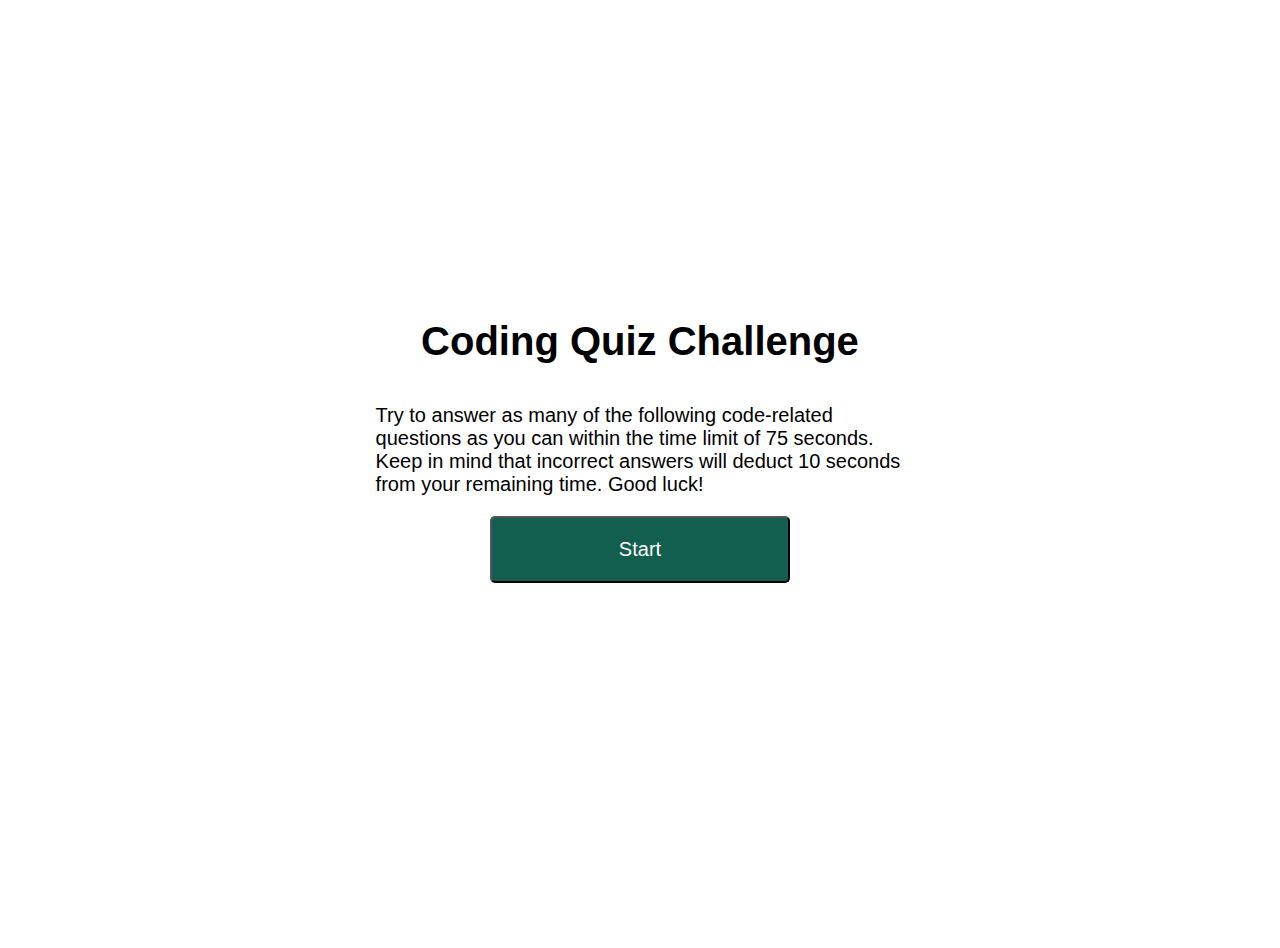
==== index.html @ c7081338 "1st changes to CSS styles" ====
<!DOCTYPE html>
<html lang="en">
<head>
    <meta charset="UTF-8">
    <meta name="viewport" content="width=device-width, initial-scale=1.0">
    <title>Coding Quiz</title> 
    <link rel="stylesheet" type="text/css" href="assets/css/style.css" />
</head>
    <body>
        <div class="container">
            <div id="home" class="flex-column flex-center">
                <h1>Coding Quiz Challenge</h1>
                <p>Try to answer as many of the following code-related questions as you can
                    within the time limit of 75 seconds.<br> Keep in mind that incorrect answers
                    will deduct 10 seconds from your remaining time. Good luck!</p>
                <button class="start-button">Start</button>
            </div>
        </div>
        
    
    
      
    </body>
</html>
---- assets/css/style.css ----
:root {
    --light: white;
    --medium: rgb(36, 192, 150);
    --mediumvist: rgb(18, 95, 79);
    --dark: black; 
}

* {
    box-sizing: border-box;
    font-size: 20px;
    font-family: 'Gill Sans', 'Gill Sans MT', Calibri, 'Trebuchet MS', sans-serif;
    margin-bottom: 20px;
}

a:link {
    color: var(--medium);
  }
  a:visited {
    color: var(--mediumvist);
  }


  
nav {
    color: var(--dark);
    font-family: 'Gill Sans', 'Gill Sans MT', Calibri, 'Trebuchet MS', sans-serif;
    font-size: 30px;
}

ul {
    list-style-type: none;
}

.timer {
    float:right;
    margin-right: 75px;
}

.high-scores {
    float:left;
}

h1 {
    font-family: 'Lucida Sans', 'Lucida Sans Regular', 'Lucida Grande', 'Lucida Sans Unicode', Geneva, Verdana, sans-serif;
    font-size: 40px;
}

.container {
    width: 100vw;
    height: 100vh;
    display: flex;
    justify-content: center;
    align-items: center;
    max-width: 45%;
    margin: 0 auto;
    padding: 20px;
}

.flex-column {
    display: flex;
    flex-direction: column;
}

.flex-center {
    justify-content: center;
    align-items: center;
}

.start-button {
    padding: 20px 0;
    width: 300px;
    text-align: center;
    color: var(--light);
    background-color: var(--mediumvist);
    border-radius: 5px;
}

.start-button:hover {
    cursor: pointer;
    background-color: var(--medium);
}
.hidden {
    display:none;
}
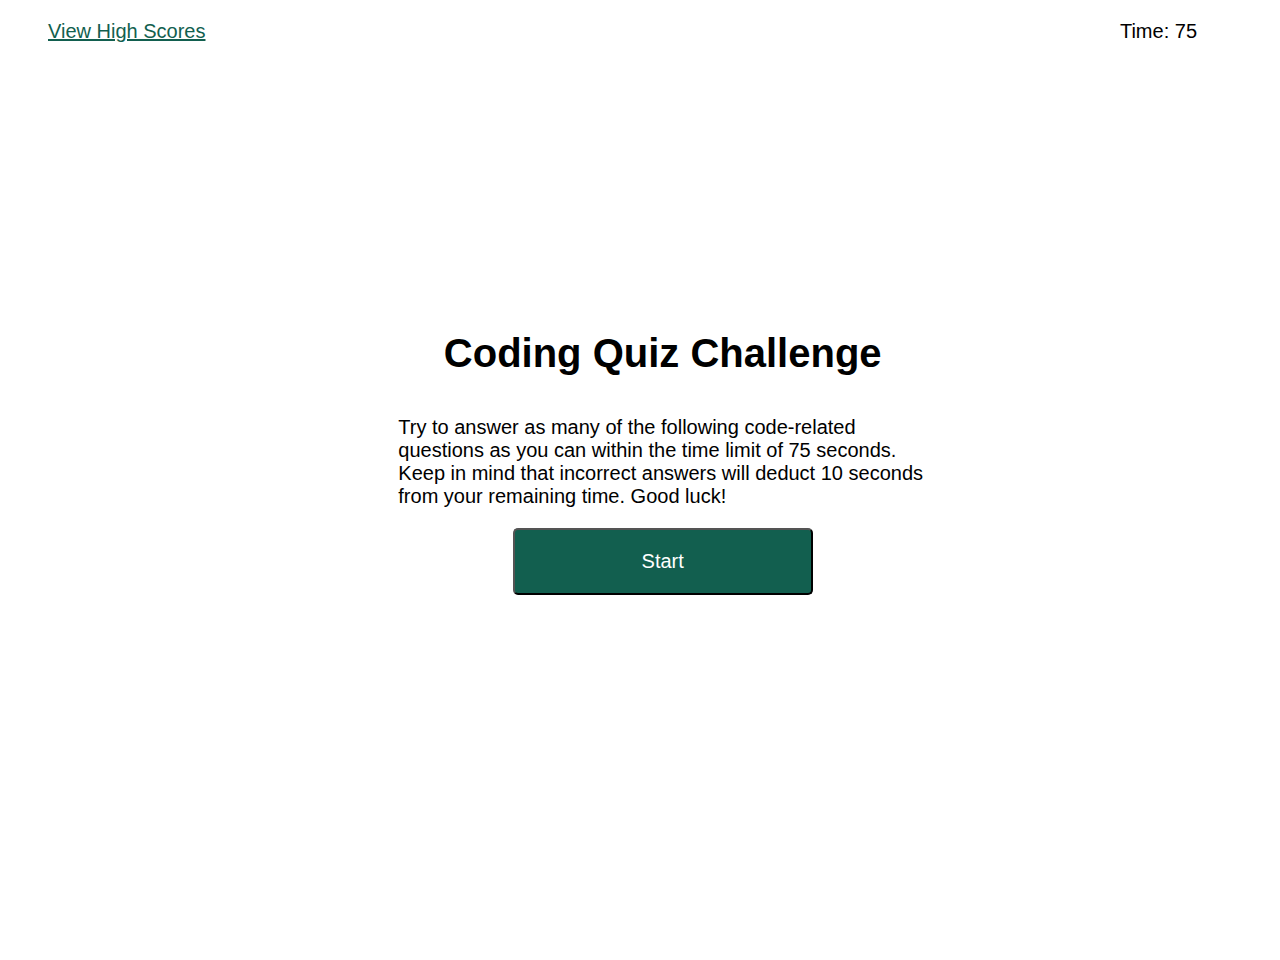
==== commit 1513caa7: "Navbar" ====
--- a/index.html
+++ b/index.html
@@ -7,6 +7,12 @@
     <link rel="stylesheet" type="text/css" href="assets/css/style.css" />
 </head>
     <body>
+        <nav>
+            <ul>
+                <li class ="timer">Time: 75 </li>
+                <li class = "high-scores"><a href = "">View High Scores</a></li>
+            </ul>
+        </nav>
         <div class="container">
             <div id="home" class="flex-column flex-center">
                 <h1>Coding Quiz Challenge</h1>
@@ -16,9 +22,5 @@
                 <button class="start-button">Start</button>
             </div>
         </div>
-        
-    
-    
-      
     </body>
 </html>
--- a/assets/css/style.css
+++ b/assets/css/style.css
@@ -19,8 +19,6 @@
     color: var(--mediumvist);
   }
 
-
-  
 nav {
     color: var(--dark);
     font-family: 'Gill Sans', 'Gill Sans MT', Calibri, 'Trebuchet MS', sans-serif;
@@ -79,6 +77,9 @@
     cursor: pointer;
     background-color: var(--medium);
 }
+
+/*disable button? */
+
 .hidden {
     display:none;
 }
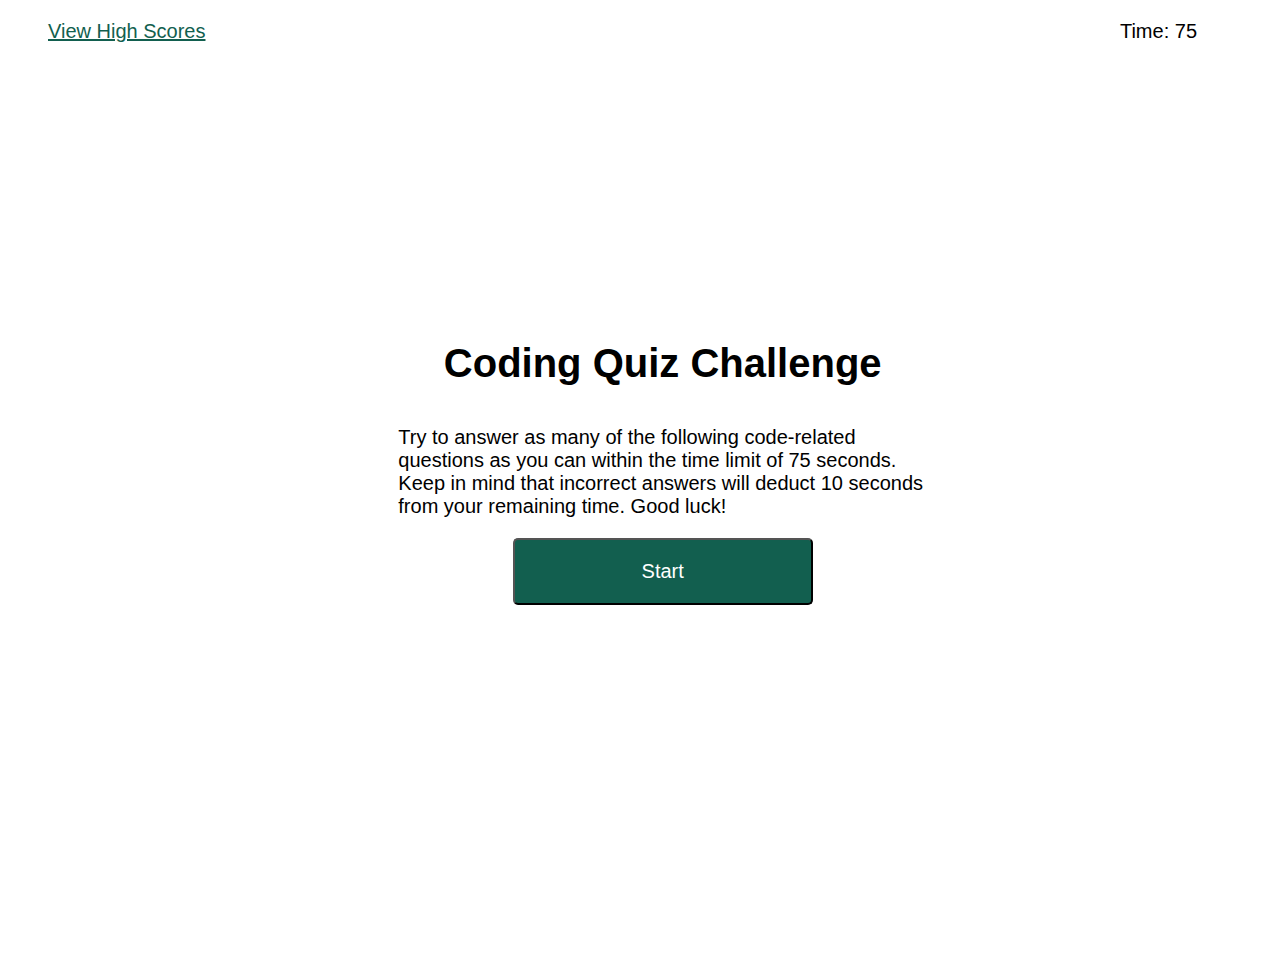
==== commit be73d129: "quiz questions" ====
--- a/index.html
+++ b/index.html
@@ -9,17 +9,21 @@
     <body>
         <nav>
             <ul>
+                <!---Our timer that will count down once we hit start our quiz-->
                 <li class ="timer">Time: 75 </li>
+                <!---We will store our scores here-->
                 <li class = "high-scores"><a href = "">View High Scores</a></li>
             </ul>
         </nav>
         <div class="container">
             <div id="home" class="flex-column flex-center">
+                <div id="question-container" class="hide"></div>
                 <h1>Coding Quiz Challenge</h1>
                 <p>Try to answer as many of the following code-related questions as you can
                     within the time limit of 75 seconds.<br> Keep in mind that incorrect answers
                     will deduct 10 seconds from your remaining time. Good luck!</p>
-                <button class="start-button">Start</button>
+                <!---Includes our start button to initate quiz-->
+                    <button id="start-btn" class="start-btn btn">Start</button>
             </div>
         </div>
     </body>
--- a/assets/css/style.css
+++ b/assets/css/style.css
@@ -64,7 +64,7 @@
     align-items: center;
 }
 
-.start-button {
+#start-btn {
     padding: 20px 0;
     width: 300px;
     text-align: center;
@@ -73,7 +73,7 @@
     border-radius: 5px;
 }
 
-.start-button:hover {
+#start-btn:hover {
     cursor: pointer;
     background-color: var(--medium);
 }
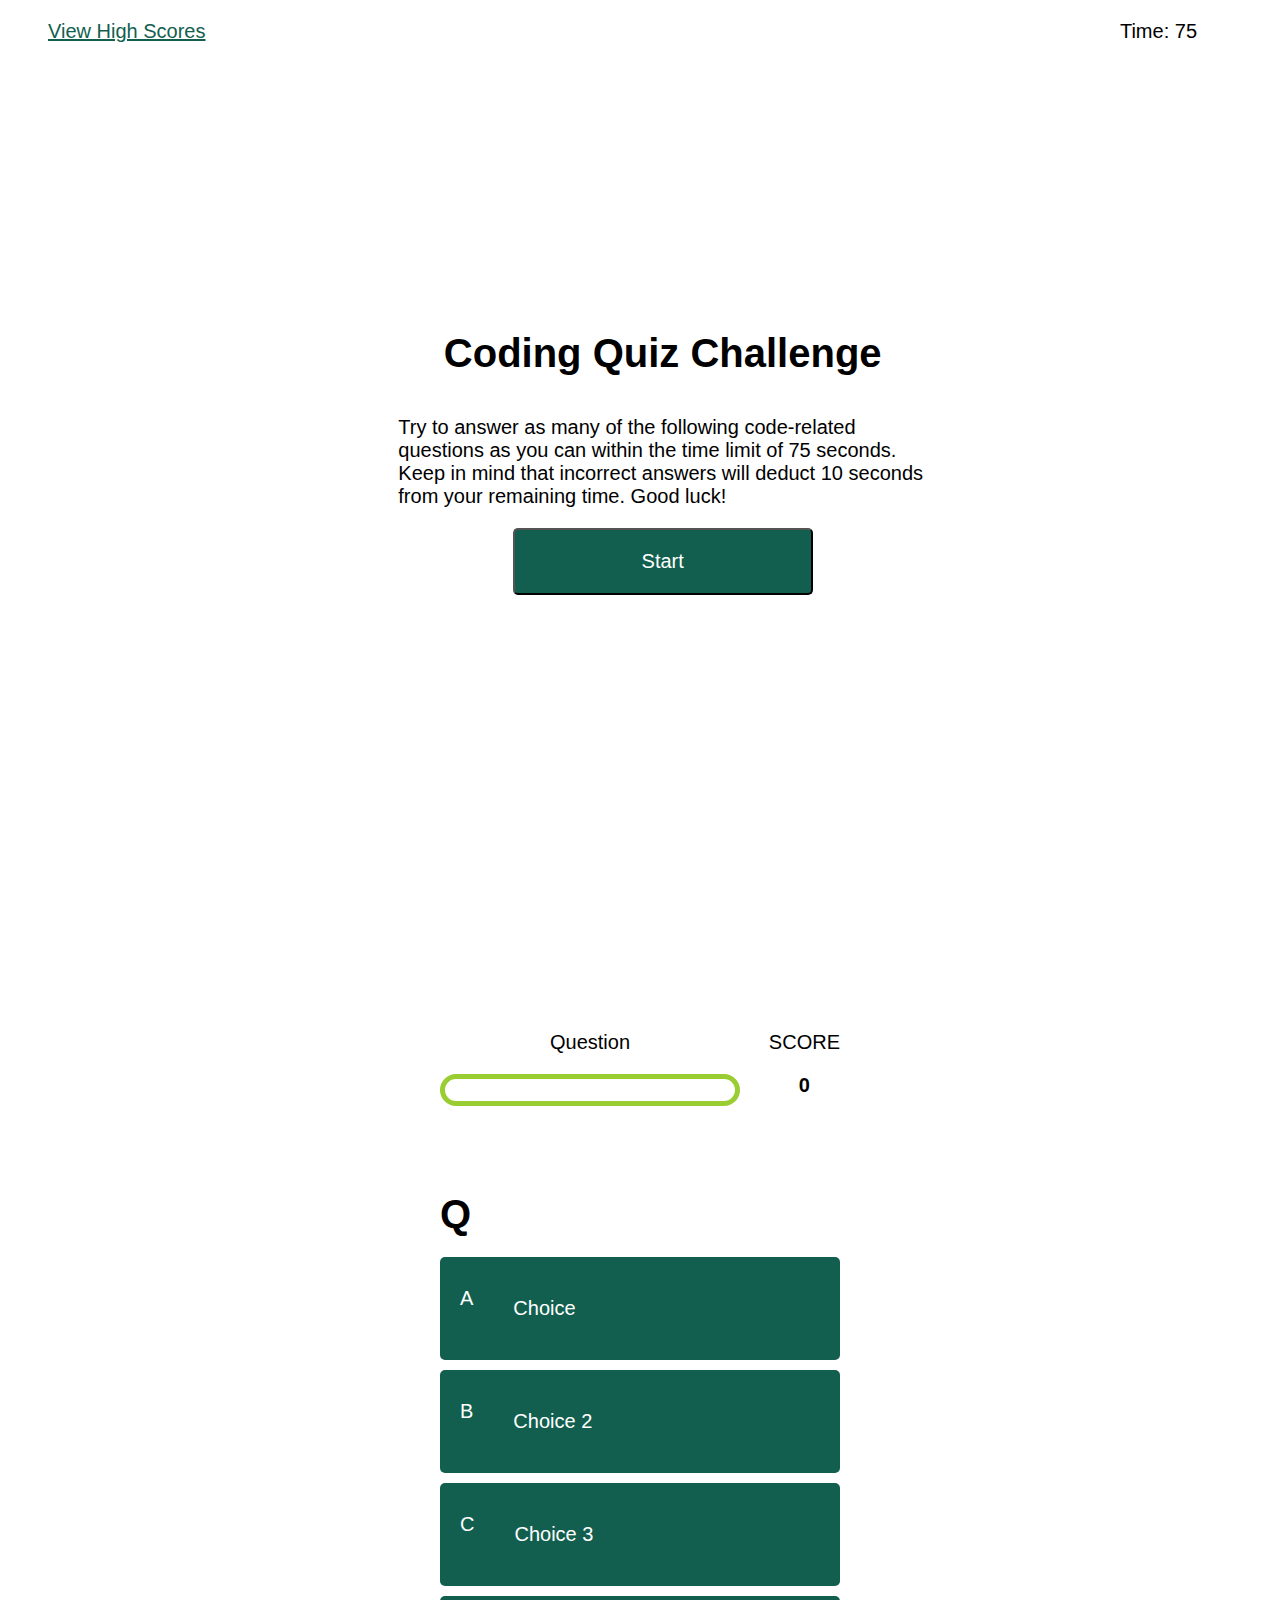
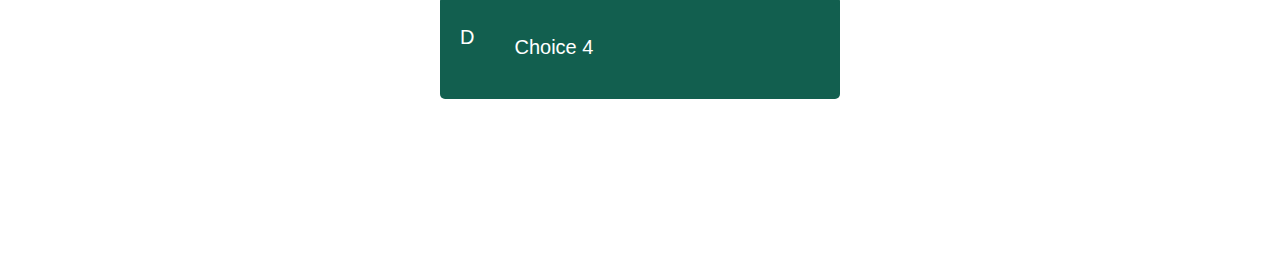
==== commit c98492a1: "create Heads Up display to track scores" ====
--- a/index.html
+++ b/index.html
@@ -10,14 +10,14 @@
         <nav>
             <ul>
                 <!---Our timer that will count down once we hit start our quiz-->
-                <li class ="timer">Time: 75 </li>
+                <li class ="timer">Time: 75</li>
+
                 <!---We will store our scores here-->
                 <li class = "high-scores"><a href = "">View High Scores</a></li>
             </ul>
         </nav>
         <div class="container">
             <div id="home" class="flex-column flex-center">
-                <div id="question-container" class="hide"></div>
                 <h1>Coding Quiz Challenge</h1>
                 <p>Try to answer as many of the following code-related questions as you can
                     within the time limit of 75 seconds.<br> Keep in mind that incorrect answers
@@ -26,5 +26,44 @@
                     <button id="start-btn" class="start-btn btn">Start</button>
             </div>
         </div>
+
+        <div class ="container"> <!---sp-->
+            <div id="quiz" class ="justify-center flex-column">
+                <div id="hud"> <!---Create a Heads Up Display ID to keep track of score-->
+                    <div class="hud-item">
+                        <p id="quizText" class="hud-prefix">
+                            Question
+                        </p>
+                        <div id="progressBar">
+                            <div id="progressBarFull"></div>
+                        </div>
+                    </div>
+                    <div class ="hud-item">
+                        <p class ="hud-prefix">
+                            SCORE
+                        </p>
+                        <h2 class="hud-text" id="score">0</h2>
+                    </div>
+                </div>
+                <h1 id="question">Q</h1>
+                <div class="choice-container">
+                    <p class="choice-prefix">A</p>
+                    <p class="choice-text" data-number="1">Choice</p>
+                </div>
+                <div class="choice-container">
+                    <p class="choice-prefix">B</p>
+                    <p class="choice-text" data-number="2">Choice 2</p>
+                </div>
+                <div class="choice-container">
+                    <p class="choice-prefix">C</p>
+                    <p class="choice-text" data-number="3">Choice 3</p>
+                </div>
+                <div class="choice-container">
+                    <p class="choice-prefix">D</p>
+                    <p class="choice-text" data-number="4">Choice 4</p>
+                </div>
+            </div> 
+        </div> 
+        <script src="assets/js/script.js"></script>   
     </body>
 </html>
--- a/assets/css/style.css
+++ b/assets/css/style.css
@@ -3,6 +3,7 @@
     --medium: rgb(36, 192, 150);
     --mediumvist: rgb(18, 95, 79);
     --dark: black; 
+    --correct: yellowgreen;
 }
 
 * {
@@ -64,6 +65,14 @@
     align-items: center;
 }
 
+.justify-center {
+    justify-content: center;
+}
+
+.text-center {
+    text-align: center;
+}
+
 #start-btn {
     padding: 20px 0;
     width: 300px;
@@ -84,3 +93,70 @@
     display:none;
 }
 
+.choice-container {
+    display:flex;
+    width: 100%;
+    border-radius: 5px;
+    background-color: var(--mediumvist);
+    margin-bottom: 10px;
+    min-width: 400px;
+}
+
+.choice-container:hover {
+    cursor: pointer;
+    background-color: var(--medium);
+}
+
+.choice-prefix {
+    padding: 10px 20px;
+    color: var(--light);
+}
+
+.choice-text {
+    padding: 20px;
+    color: var(--light);
+    width: 100%;
+}
+
+.correct {
+    background-color: var(--correct);
+}
+
+.incorrect {
+    background-color: red;
+}
+
+
+#hud {
+    display: flex;
+    justify-content: space-between;
+}
+
+.hud-prefix {
+    text-align: center;
+}
+
+.hud-item {
+    text-align: center;
+}
+
+#progressBar{
+    width: 300px;
+    height: 32px;
+    border: 5px solid var(--correct);
+    margin-top: 32 px;
+    border-radius: 50px;
+    overflow: hidden;
+}
+
+#progressBarFull {
+    height: 100%;
+    background-color: var(--correct);
+    width: 0%;
+}
+
+@media screen and (max-width: 768px) {
+    .choice-container{
+        min-width: 40rem;
+    }
+}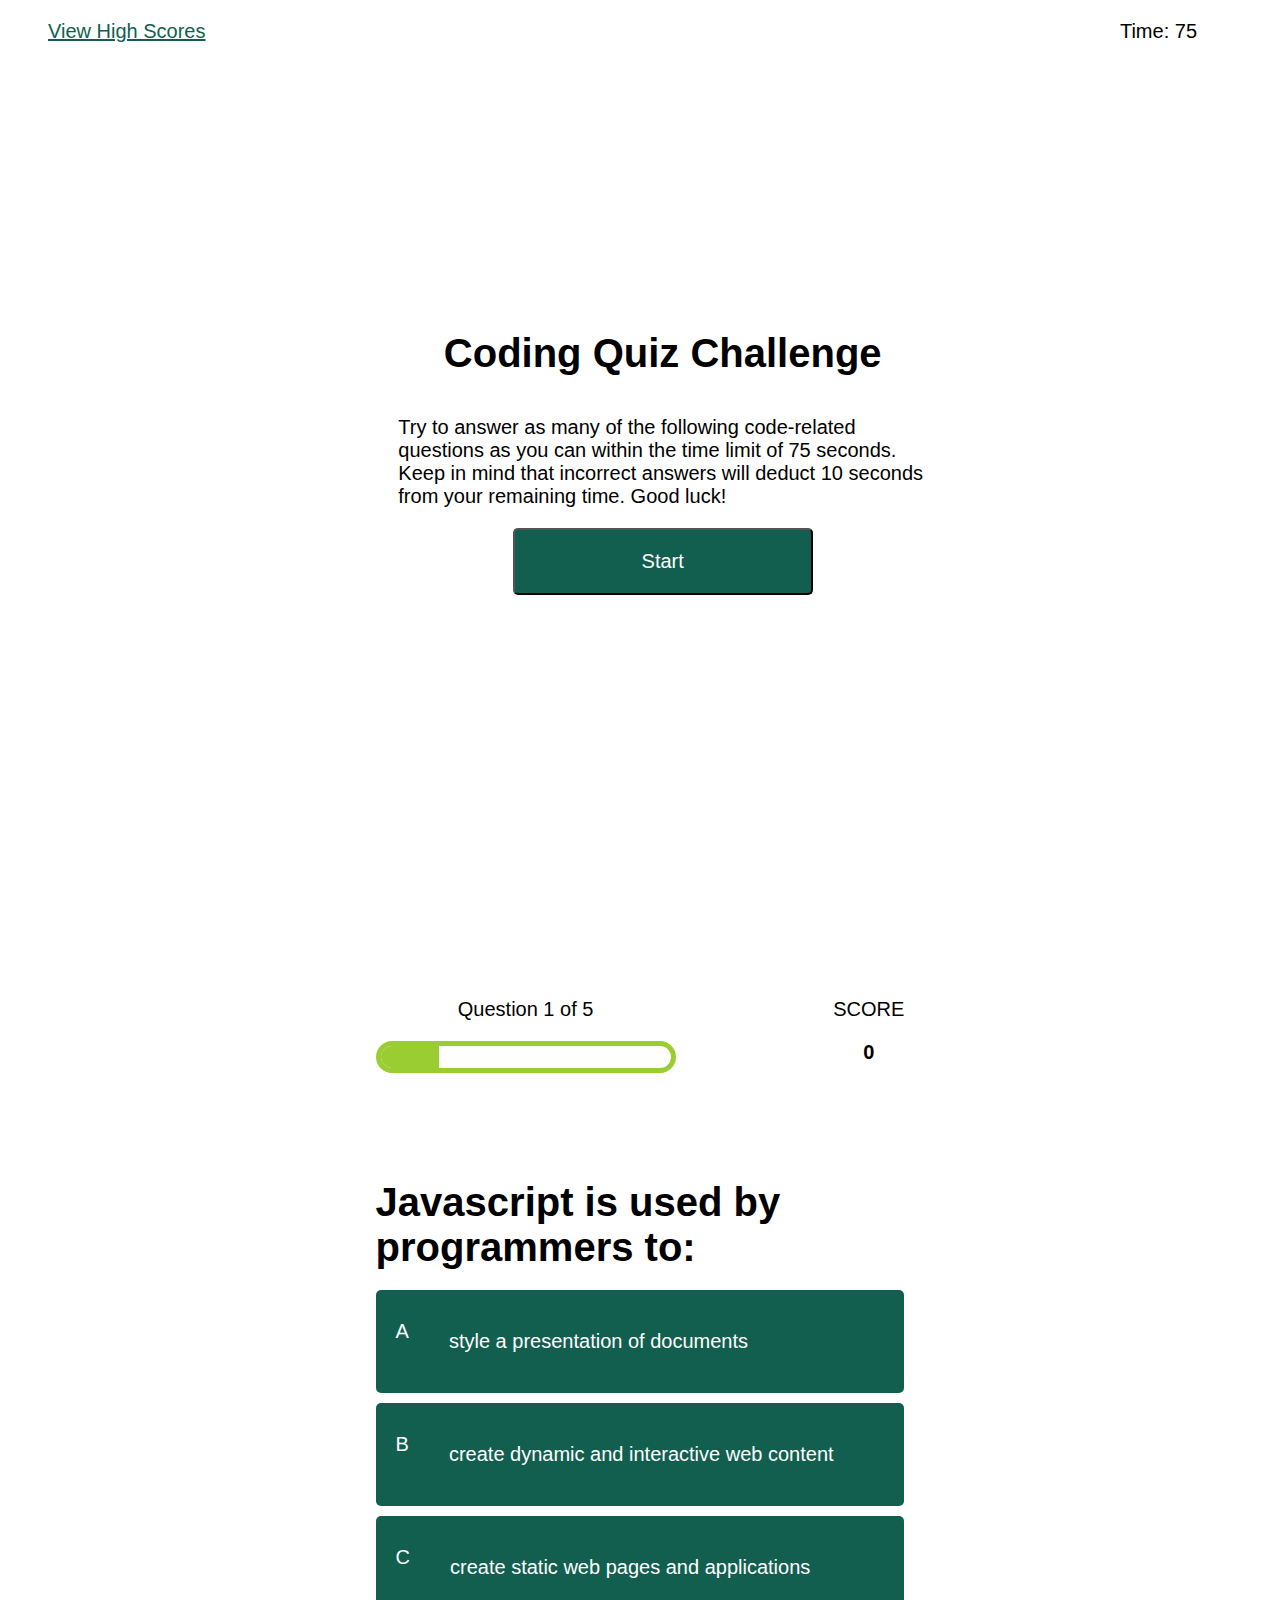
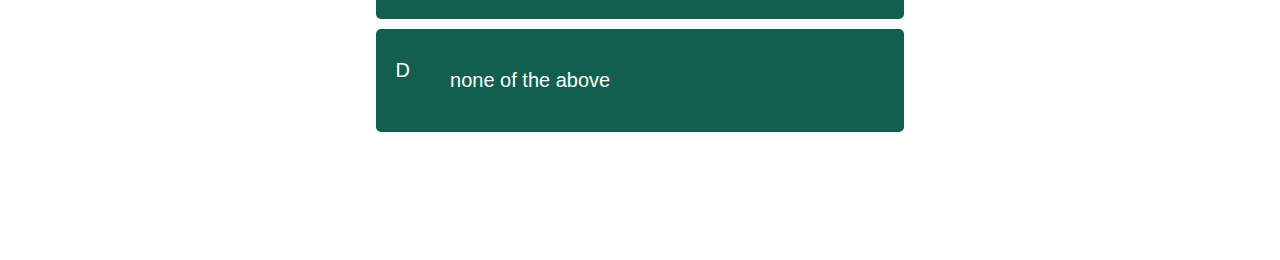
==== commit cc652c89: "1st attempt at timer interval and README added" ====
--- a/index.html
+++ b/index.html
@@ -4,7 +4,7 @@
     <meta charset="UTF-8">
     <meta name="viewport" content="width=device-width, initial-scale=1.0">
     <title>Coding Quiz</title> 
-    <link rel="stylesheet" type="text/css" href="assets/css/style.css" />
+    <link rel="stylesheet" type="text/css" href="assets/css/style.css" /> <!--linking our stylesheet-->
 </head>
     <body>
         <nav>
@@ -27,7 +27,7 @@
             </div>
         </div>
 
-        <div class ="container"> <!---sp-->
+        <div class ="container"> 
             <div id="quiz" class ="justify-center flex-column">
                 <div id="hud"> <!---Create a Heads Up Display ID to keep track of score-->
                     <div class="hud-item">
@@ -45,10 +45,11 @@
                         <h2 class="hud-text" id="score">0</h2>
                     </div>
                 </div>
-                <h1 id="question">Q</h1>
+                <div class="timer" id="timer"></div>
+                <h1 id="question">Q</h1> <!---creating our question and choice container-->
                 <div class="choice-container">
                     <p class="choice-prefix">A</p>
-                    <p class="choice-text" data-number="1">Choice</p>
+                    <p class="choice-text" data-number="1">Choice</p><!---choices / answer-->
                 </div>
                 <div class="choice-container">
                     <p class="choice-prefix">B</p>
@@ -64,6 +65,6 @@
                 </div>
             </div> 
         </div> 
-        <script src="assets/js/script.js"></script>   
+        <script src="assets/js/script.js"></script>   <!---linking our JS-->
     </body>
-</html>
+</html>--- a/assets/css/style.css
+++ b/assets/css/style.css
@@ -4,6 +4,7 @@
     --mediumvist: rgb(18, 95, 79);
     --dark: black; 
     --correct: yellowgreen;
+    --incorrect: red;
 }
 
 * {
@@ -119,7 +120,7 @@
 }
 
 .correct {
-    background-color: var(--correct);
+    background-color: yellowgreen;
 }
 
 .incorrect {
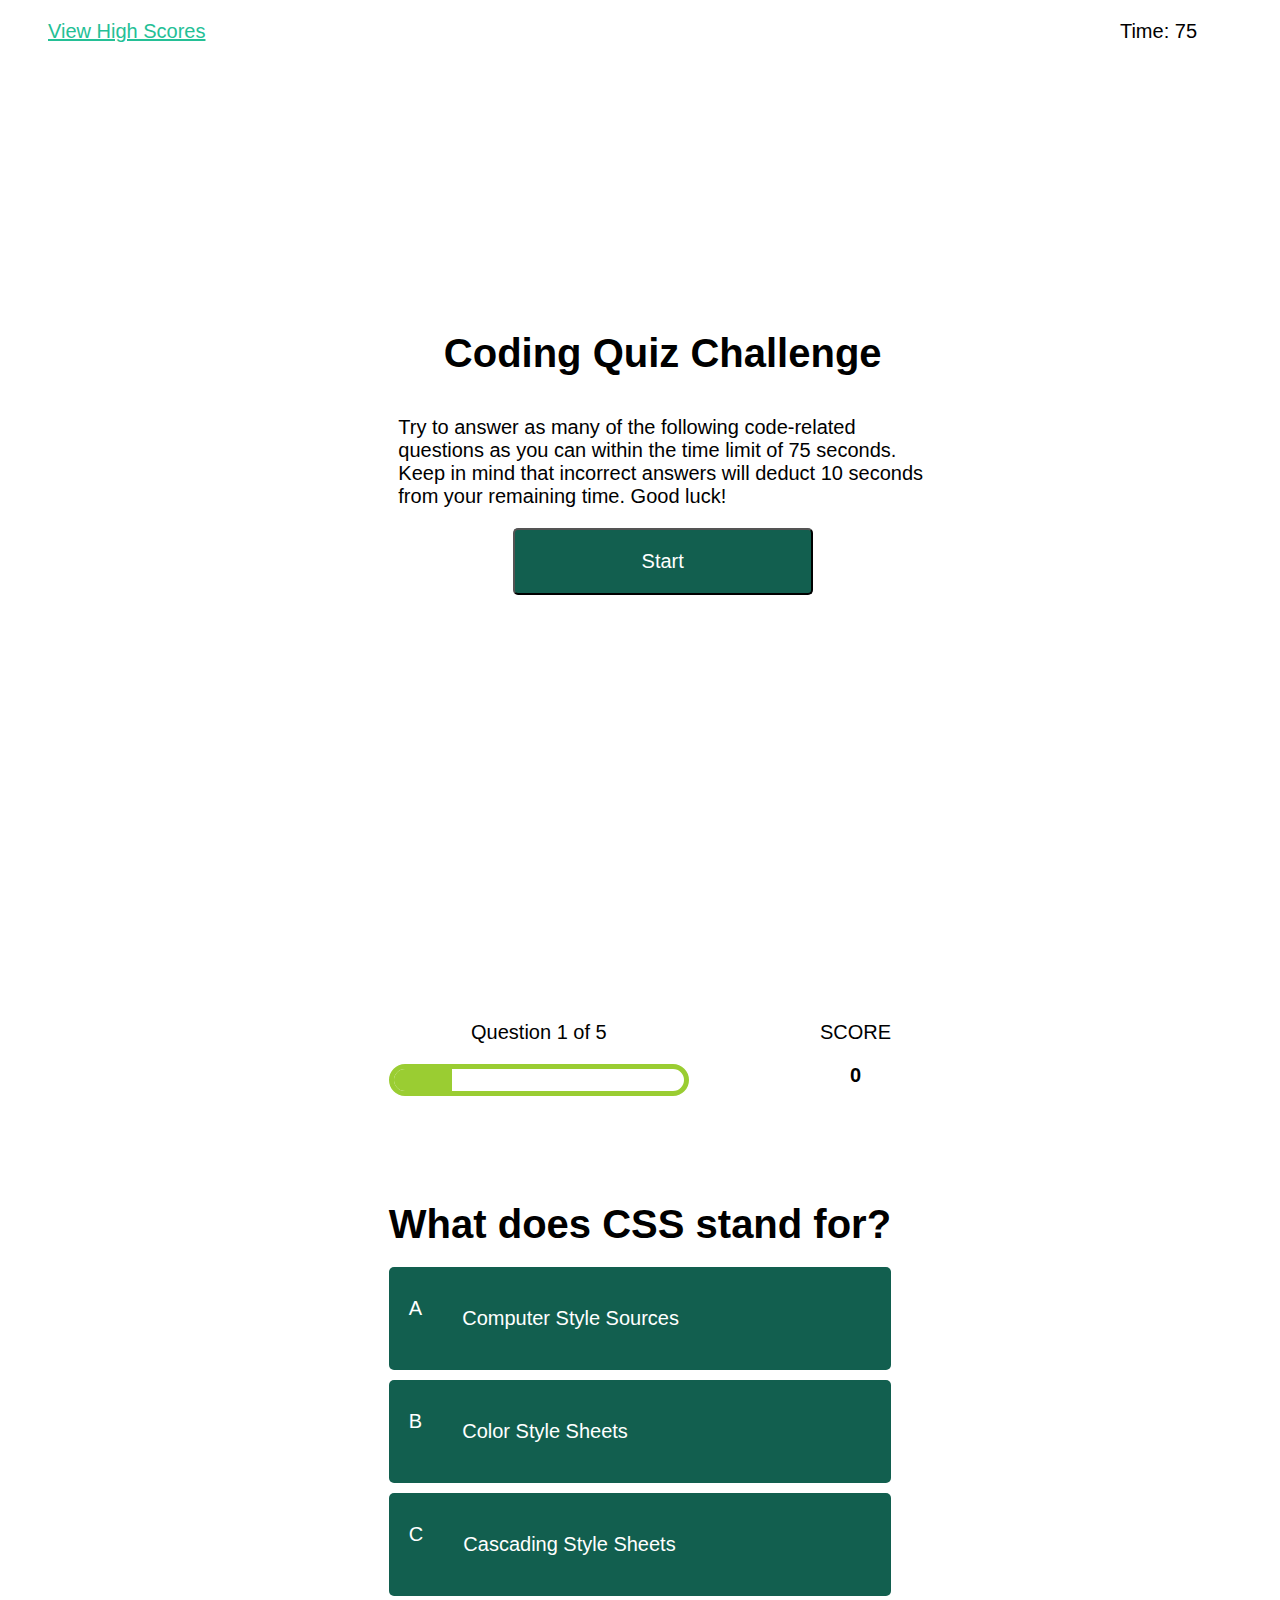
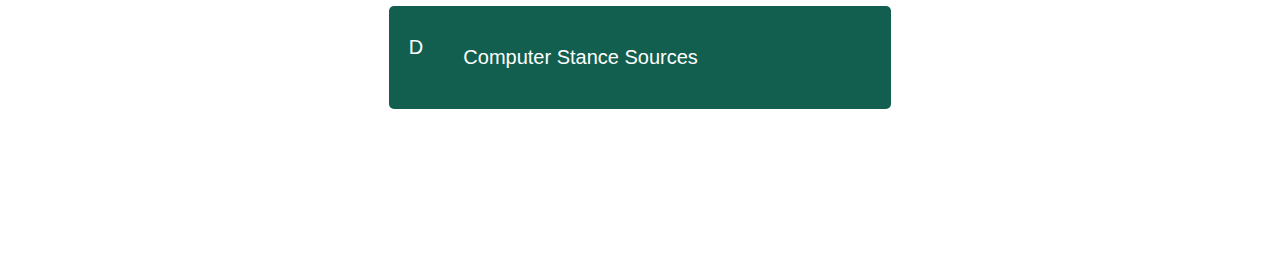
==== commit 45617602: "added leaderboard high scores" ====
--- a/index.html
+++ b/index.html
@@ -13,7 +13,7 @@
                 <li class ="timer">Time: 75</li>
 
                 <!---We will store our scores here-->
-                <li class = "high-scores"><a href = "">View High Scores</a></li>
+                <li class = "high-scores"><a href = "highScores.html" id="highscore-btn">View High Scores</a></li>
             </ul>
         </nav>
         <div class="container">
@@ -23,7 +23,7 @@
                     within the time limit of 75 seconds.<br> Keep in mind that incorrect answers
                     will deduct 10 seconds from your remaining time. Good luck!</p>
                 <!---Includes our start button to initate quiz-->
-                    <button id="start-btn" class="start-btn btn">Start</button>
+                <button id="start-btn" class="btn">Start</button>
             </div>
         </div>
 
--- a/assets/css/style.css
+++ b/assets/css/style.css
@@ -18,7 +18,7 @@
     color: var(--medium);
   }
   a:visited {
-    color: var(--mediumvist);
+    color: var(--dark);
   }
 
 nav {
@@ -74,7 +74,7 @@
     text-align: center;
 }
 
-#start-btn {
+.btn {
     padding: 20px 0;
     width: 300px;
     text-align: center;
@@ -83,7 +83,7 @@
     border-radius: 5px;
 }
 
-#start-btn:hover {
+.btn:hover {
     cursor: pointer;
     background-color: var(--medium);
 }
@@ -160,4 +160,44 @@
     .choice-container{
         min-width: 40rem;
     }
+}
+
+/* End Page CSS */
+.end-form-container {
+    width:100%;
+    display:flex;
+    flex-direction: column;
+    align-items: center;
+    max-width: 30rem;
+}
+
+input {
+    margin-bottom: 16 px;
+    width: 20rem;
+    padding: 20px;
+    font-size: 28px;
+    border-color: var(--mediumvist);
+}
+
+input::placeholder {
+    color: var(--medium);
+}
+
+#end-text {
+    font-size: 32px;
+    color: var(--dark);
+    text-align: center;
+}
+
+#saveScoreBtn {
+    border: none;
+} 
+
+#highScoresList {
+    list-style: none;
+}
+
+.high-score {
+    font-size: 28px;
+    margin-bottom: 8px;
 }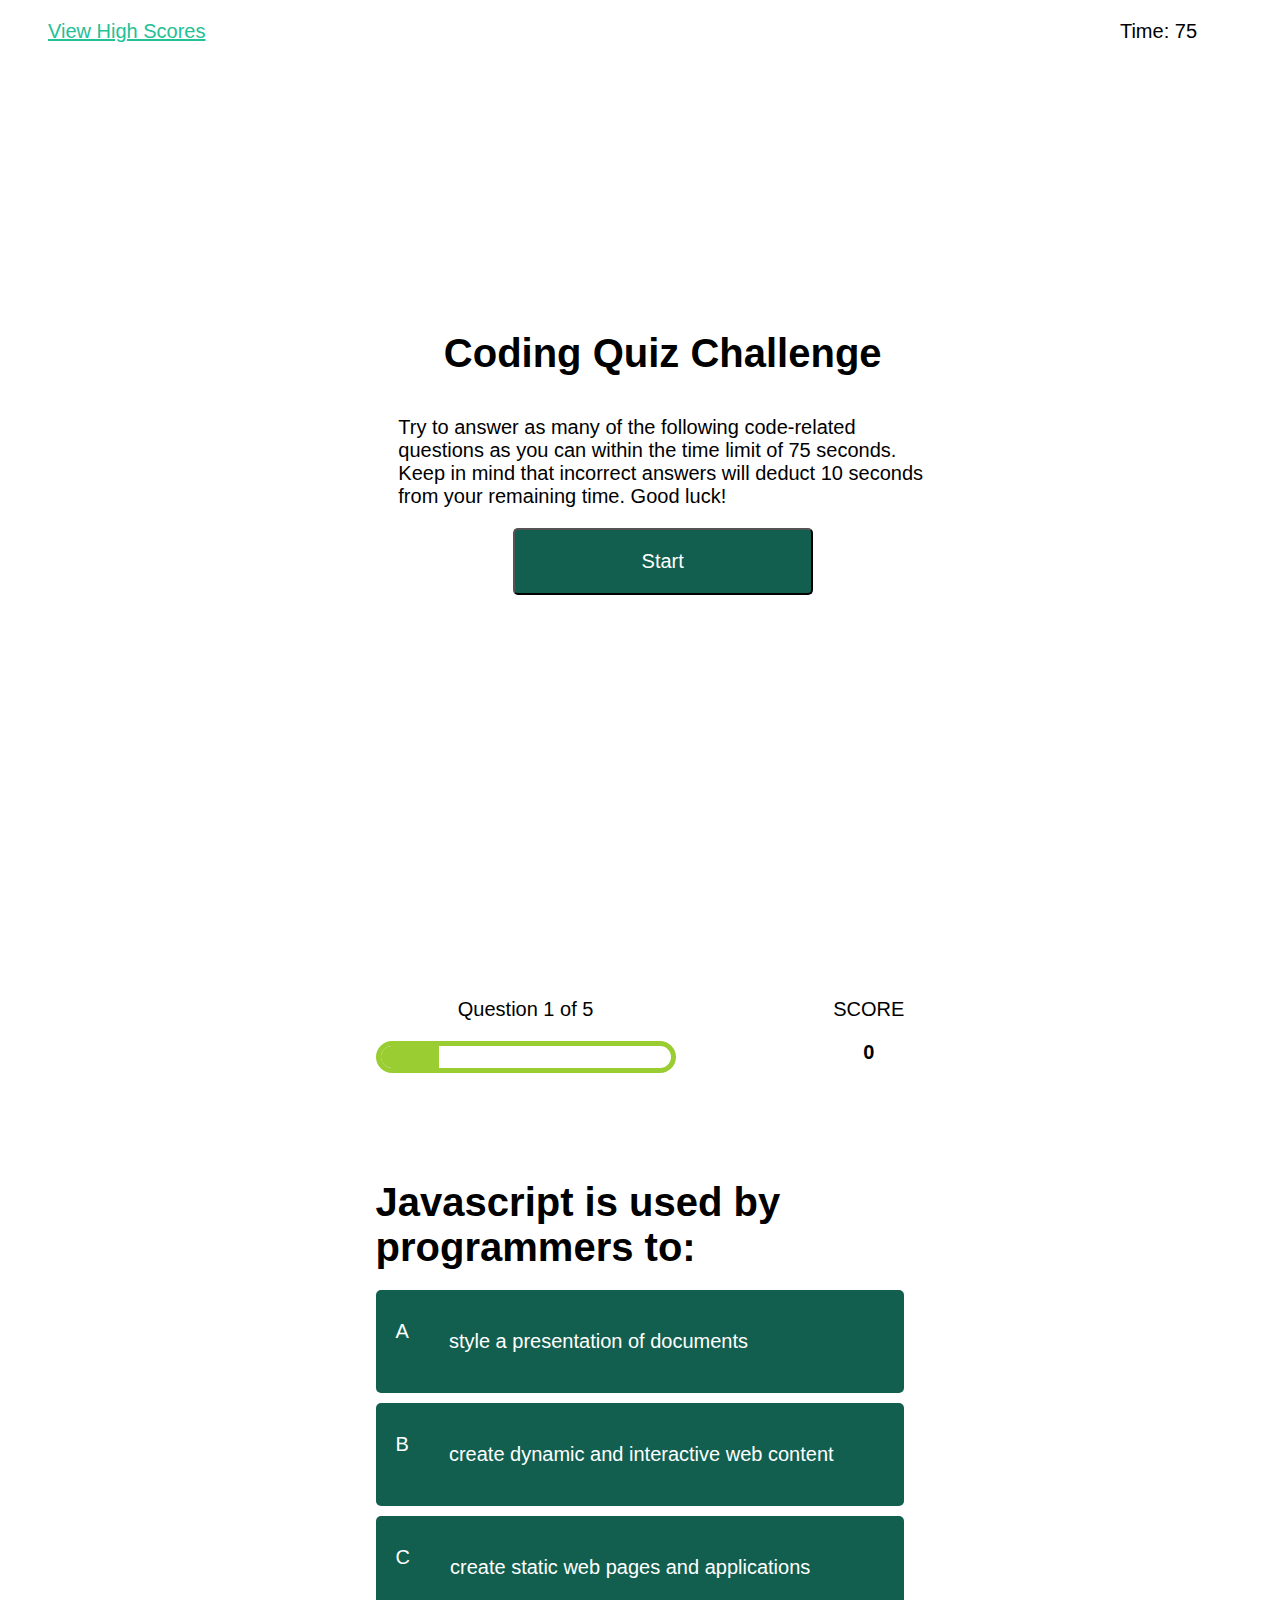
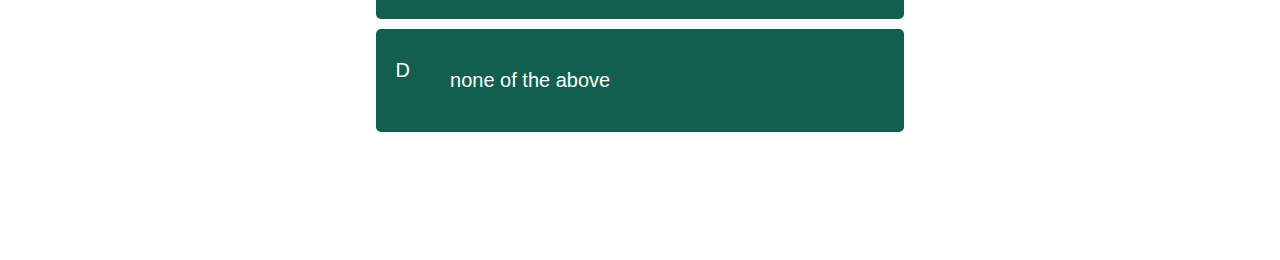
==== commit 1533fd62: "comments" ====
--- a/index.html
+++ b/index.html
@@ -23,6 +23,7 @@
                     within the time limit of 75 seconds.<br> Keep in mind that incorrect answers
                     will deduct 10 seconds from your remaining time. Good luck!</p>
                 <!---Includes our start button to initate quiz-->
+                <!---I cannot get start button to initiate but quiz works-->
                 <button id="start-btn" class="btn">Start</button>
             </div>
         </div>
